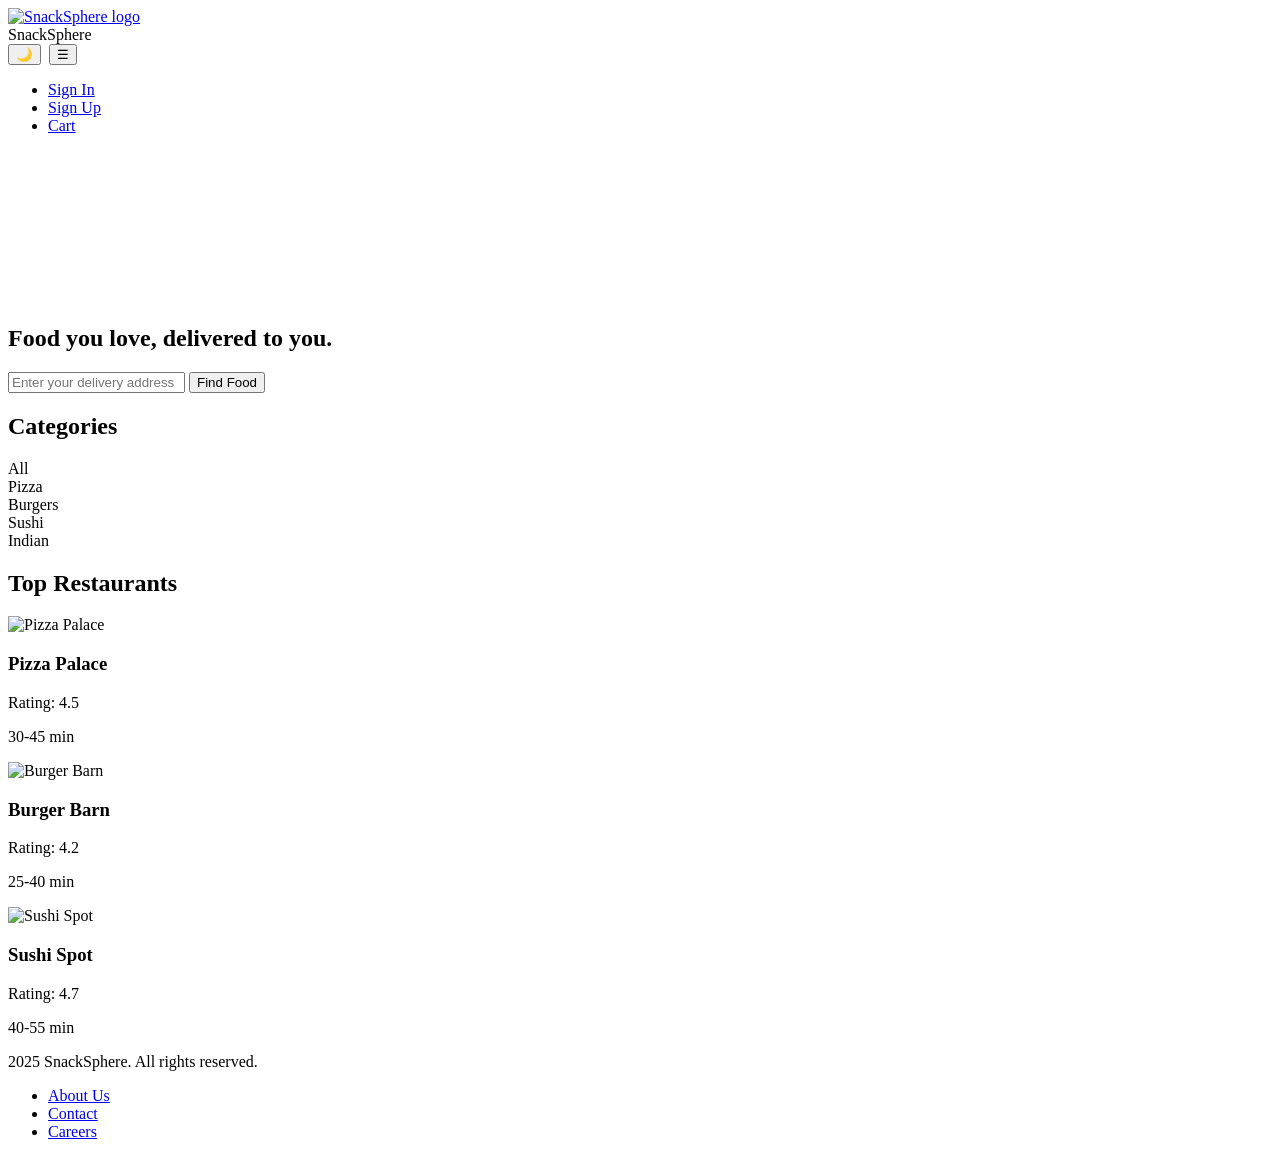
==== html/index.html @ 2eeb622f "added folder for good visibility" ====
<!DOCTYPE html>
<html lang="en">
<head>
    <meta charset="UTF-8">
    <meta name="viewport" content="width=device-width, initial-scale=1.0">
    <title>SnackSphere - Order Food Online</title>
    <link rel="stylesheet" href="css/index.css">
</head>
<body>
    <script src="js/index.js"></script>

    <div class="logo-setup">
     
    </div>

    <header>
        <nav>
            <div class="logo-container">
                <a id="logo-link" href="#">
                    <img id="nav-logo" src="media/logo.jpeg" alt="SnackSphere logo">
                </a>
                <div class="logo">SnackSphere</div>
            </div>

            <div style="display: flex; align-items: center; gap: 0.5rem; margin-left: auto;">
                <button class="dark-mode-toggle" id="darkModeToggle">🌙</button>
                <button class="menu-toggle" id="menuToggle">☰</button>
            </div>

            <ul id="navMenu" class="nav-menu">
                <li><a href="login.html">Sign In</a></li>
                <li><a href="login.html">Sign Up</a></li>
                <li><a href="checkout.html">Cart</a></li>
            </ul>
        </nav>
    </header>

    <main>
        <section class="hero">
            <video class="hero-video" autoplay muted loop>
                <source src="media/13111090_2160_3840_25fps.mp4" type="video/mp4">
            </video>
            <div class="hero-content">
                <h1>Food you love, delivered to you.</h1>
                <div class="search-bar">
                    <input type="text" placeholder="Enter your delivery address">
                    <button>Find Food</button>
                </div>
            </div>
        </section>

        <section class="categories">
            <h2>Categories</h2>
            <div class="category-grid">
                <div class="category-card">All</div>
                <div class="category-card">Pizza</div>
                <div class="category-card">Burgers</div>
                <div class="category-card">Sushi</div>
                <div class="category-card">Indian</div>
            </div>
        </section>

        <section class="top-restaurants">
            <h2>Top Restaurants</h2>
            <div class="restaurant-row" id="restaurantRow">
                <div class="restaurant-card" data-category="pizza">
                    <img src="https://static.vecteezy.com/system/resources/thumbnails/072/422/805/small/hot-pizza-slice-with-melted-cheese-lifted-from-pizza-pie-in-restaurant-photo.jpeg" alt="Pizza Palace">
                    <h3>Pizza Palace</h3>
                    <p>Rating: 4.5</p>
                    <p>30-45 min</p>
                </div>
                
                <div class="restaurant-card" data-category="burgers">
                    <img src="https://img.freepik.com/free-photo/delicious-cheeseburger-with-fresh-toppings_9975-24757.jpg?semt=ais_incoming&w=740&q=80" alt="Burger Barn">
                    <h3>Burger Barn</h3>
                    <p>Rating: 4.2</p>
                    <p>25-40 min</p>
                </div>

                <div class="restaurant-card" data-category="sushi">
                    <img src="https://png.pngtree.com/background/20250105/original/pngtree-japanese-food-and-top-view-concept-different-kinds-of-sushi-on-picture-image_15463351.jpg" alt="Sushi Spot">
                    <h3>Sushi Spot</h3>
                    <p>Rating: 4.7</p>
                    <p>40-55 min</p>
                </div>
            </div>
            <div id="noRestaurantMsg" style="display: none; text-align: center; padding: 2rem; font-size: 1.1rem; color: #666;">
                No indian restaurant available at your location
            </div>
        </section>
    </main>

    <footer>
        <p> 2025 SnackSphere. All rights reserved.</p>
        <ul>
            <li><a href="#">About Us</a></li>
            <li><a href="#">Contact</a></li>
            <li><a href="#">Careers</a></li>
        </ul>
    </footer>

</body>
</html>
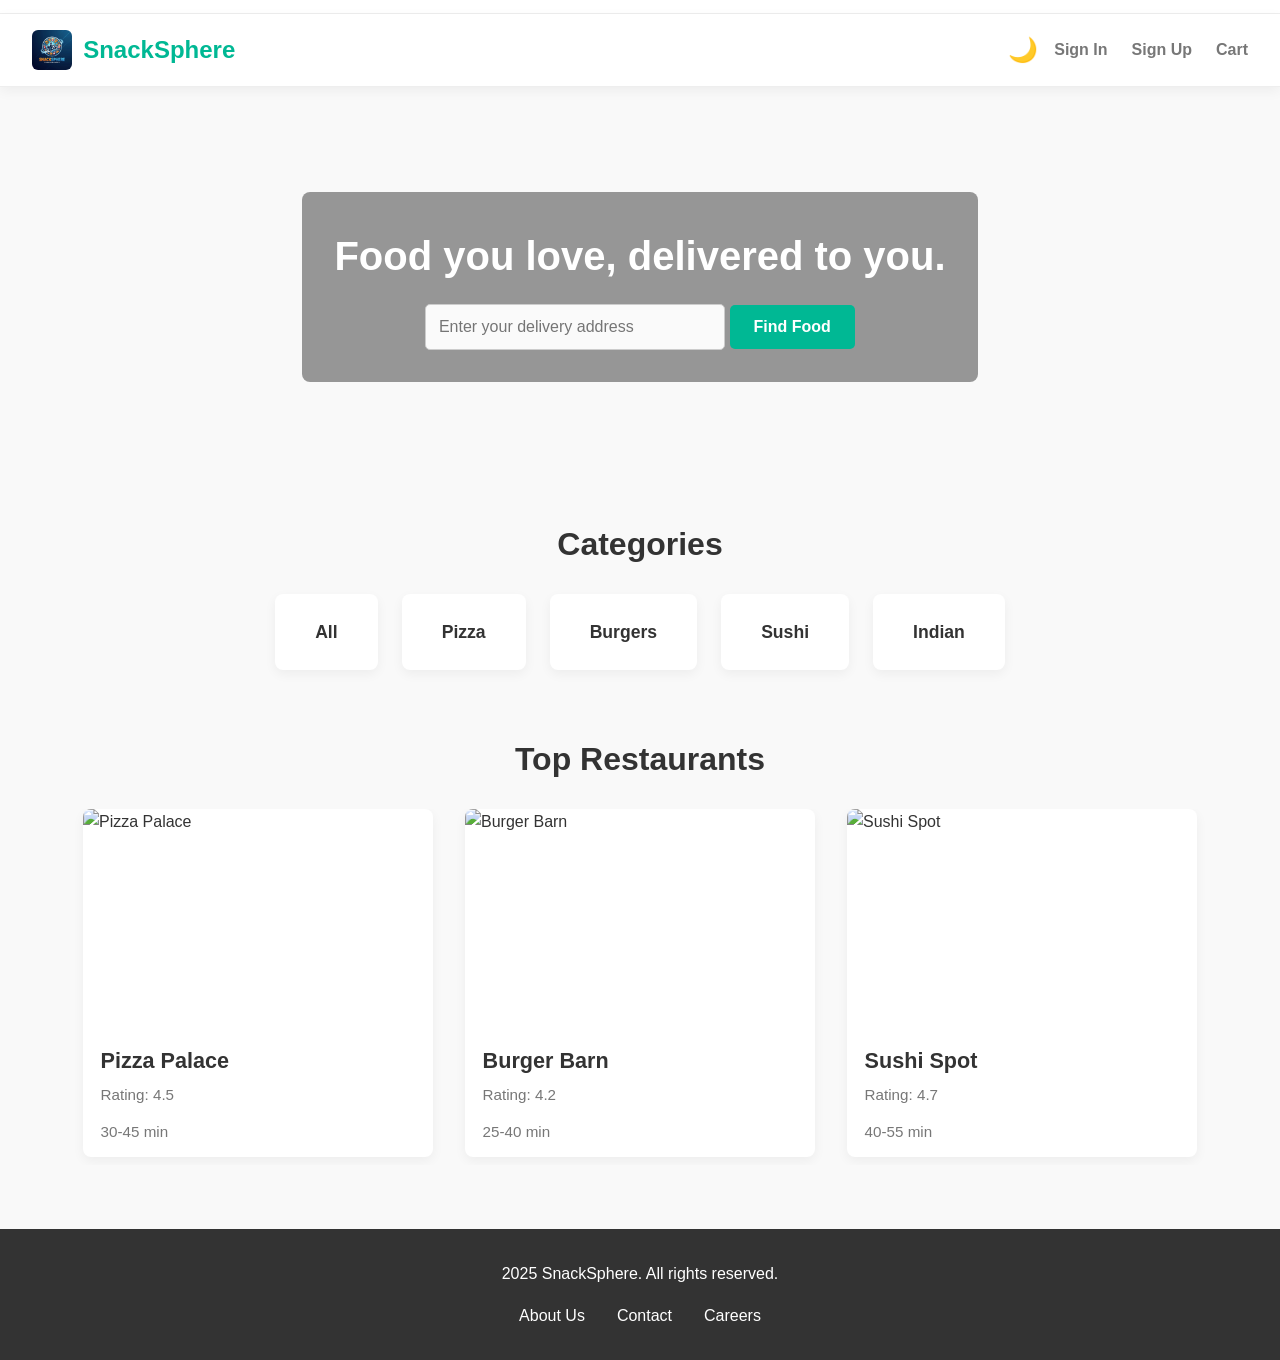
==== commit f976d76d: "modified structure" ====
--- a/html/index.html
+++ b/html/index.html
@@ -4,10 +4,10 @@
     <meta charset="UTF-8">
     <meta name="viewport" content="width=device-width, initial-scale=1.0">
     <title>SnackSphere - Order Food Online</title>
-    <link rel="stylesheet" href="css/index.css">
+    <link rel="stylesheet" href="../css/index.css">
 </head>
 <body>
-    <script src="js/index.js"></script>
+    <script src="../js/index.js"></script>
 
     <div class="logo-setup">
      
@@ -17,7 +17,7 @@
         <nav>
             <div class="logo-container">
                 <a id="logo-link" href="#">
-                    <img id="nav-logo" src="media/logo.jpeg" alt="SnackSphere logo">
+                    <img id="nav-logo" src="../media/logo.jpeg" alt="SnackSphere logo">
                 </a>
                 <div class="logo">SnackSphere</div>
             </div>
@@ -38,7 +38,7 @@
     <main>
         <section class="hero">
             <video class="hero-video" autoplay muted loop>
-                <source src="media/13111090_2160_3840_25fps.mp4" type="video/mp4">
+                <source src="../media/13111090_2160_3840_25fps.mp4" type="video/mp4">
             </video>
             <div class="hero-content">
                 <h1>Food you love, delivered to you.</h1>
--- a/css/index.css
+++ b/css/index.css
@@ -0,0 +1,277 @@
+
+        :root {
+            --primary-color: #00b894;
+            --dark-text: #333;
+            --light-text: #777;
+            --bg-light: #f9f9f9;
+            --card-bg: #ffffff;
+            --shadow: 0 4px 12px rgba(0,0,0,0.05);
+        }
+
+        body.dark-mode {
+            --dark-text: #e0e0e0;
+            --light-text: #b0b0b0;
+            --bg-light: #1a1a1a;
+            --card-bg: #2d2d2d;
+            --shadow: 0 4px 12px rgba(0,0,0,0.3);
+        }
+
+        * { margin: 0; padding: 0; box-sizing: border-box; }
+
+        body {
+            font-family: Arial, sans-serif;
+            line-height: 1.6;
+            background-color: var(--bg-light);
+            color: var(--dark-text);
+            transition: background-color 0.3s, color 0.3s;
+        }
+
+        .logo-setup {
+            background: #fff;
+            border-bottom: 1px solid #eee;
+            padding: 0.4rem 1rem;
+            text-align: center;
+            font-size: 0.95rem;
+            transition: background-color 0.3s, border-color 0.3s;
+        }
+        .logo-setup a { color: var(--primary-color); text-decoration: none; font-weight: bold; margin-left: 0.5rem; }
+
+        body.dark-mode .logo-setup {
+            background: #2d2d2d;
+            border-bottom-color: #444;
+        }
+
+        header {
+            background-color: var(--card-bg);
+            border-bottom: 1px solid #eee;
+            padding: 1rem 2rem;
+            box-shadow: var(--shadow);
+            transition: background-color 0.3s, border-color 0.3s, box-shadow 0.3s;
+        }
+
+        body.dark-mode header {
+            border-bottom-color: #444;
+        }
+
+        nav {
+            display: flex;
+            justify-content: space-between;
+            align-items: center;
+            gap: 1rem;
+        }
+
+        .logo-container {
+            display: flex;
+            align-items: center;
+            gap: 0.7rem;
+        }
+
+        #nav-logo {
+            width: 40px;
+            height: 40px;
+            object-fit: contain;
+            border-radius: 6px;
+            display: block;
+        }
+
+        .logo {
+            font-size: 1.5rem;
+            font-weight: bold;
+            color: var(--primary-color);
+        }
+
+        .menu-toggle {
+            display: none;
+            background: none;
+            border: none;
+            font-size: 1.5rem;
+            cursor: pointer;
+            color: var(--primary-color);
+        }
+
+        .dark-mode-toggle {
+            background: none;
+            border: none;
+            font-size: 1.5rem;
+            cursor: pointer;
+            color: var(--primary-color);
+            transition: transform 0.3s;
+            padding: 0;
+            display: flex;
+            align-items: center;
+            justify-content: center;
+        }
+
+        .dark-mode-toggle:hover {
+            transform: scale(1.2);
+        }
+
+        .nav-menu {
+            list-style-type: none;
+            display: flex;
+            align-items: center;
+            gap: 1.5rem;
+        }
+
+        .nav-menu li a {
+            text-decoration: none;
+            color: var(--light-text);
+            font-weight: bold;
+            transition: color 0.3s ease;
+        }
+        .nav-menu li a:hover { color: var(--primary-color); }
+
+        .hero { 
+            position: relative;
+            padding: 4rem 2rem; 
+            text-align: center;
+            overflow: hidden;
+            min-height: 400px;
+            display: flex;
+            align-items: center;
+            justify-content: center;
+        }
+
+        .hero-video {
+            position: absolute;
+            top: 0;
+            left: 0;
+            width: 100%;
+            height: 100%;
+            object-fit: cover;
+            z-index: 1;
+        }
+
+        .hero-content {
+            position: relative;
+            z-index: 2;
+            background: rgba(0, 0, 0, 0.4);
+            padding: 2rem;
+            border-radius: 8px;
+            transition: background 0.3s;
+        }
+
+        body.dark-mode .hero-content {
+            background: rgba(0, 0, 0, 0.6);
+        }
+
+        .hero h1 { font-size: 2.5rem; margin-bottom: 1rem; color: white; }
+
+        .search-bar input {
+            padding: 0.8rem; font-size: 1rem; width: 300px; border: 1px solid #ccc; border-radius: 5px;
+            background-color: rgba(255, 255, 255, 0.95);
+        }
+        .search-bar button {
+            padding: 0.8rem 1.5rem; font-size: 1rem; background-color: var(--primary-color);
+            color: white; border: none; border-radius: 5px; cursor: pointer; transition: background-color 0.3s;
+            font-weight: bold;
+        }
+        .search-bar button:hover { background-color: #00a884; }
+
+        .categories, .top-restaurants { padding: 2rem; max-width: 1200px; margin: 0 auto; }
+        .categories h2, .top-restaurants h2 { font-size: 2rem; margin-bottom: 1.5rem; text-align: center; }
+
+        .category-grid {
+            display: flex; gap: 1.5rem; justify-content: center; flex-wrap: wrap;
+        }
+        .category-card {
+            background: var(--card-bg); padding: 1.5rem 2.5rem; border-radius: 8px; box-shadow: var(--shadow);
+            font-weight: bold; font-size: 1.1rem; cursor: pointer; transition: transform 0.3s, box-shadow 0.3s;
+            color: var(--dark-text);
+        }
+        .category-card:hover { transform: translateY(-5px); box-shadow: 0 8px 15px rgba(0,0,0,0.1); }
+
+        .restaurant-row {
+            display: flex; gap: 2rem; justify-content: center; flex-wrap: nowrap;
+            overflow-x: auto; -webkit-overflow-scrolling: touch; padding-bottom: 8px; align-items: flex-start;
+        }
+        .restaurant-card {
+            background-color: var(--card-bg); flex: 0 0 350px; border-radius: 8px; box-shadow: var(--shadow);
+            overflow: hidden; transition: transform 0.3s, box-shadow 0.3s;
+        }
+        .restaurant-card:hover { transform: translateY(-5px); box-shadow: 0 8px 15px rgba(0,0,0,0.1); }
+        .restaurant-card img { width: 100%; height: 220px; object-fit: cover; display: block; }
+        .restaurant-card h3 { font-size: 1.35rem; color: var(--dark-text); margin: 0.9rem 1.1rem 0.3rem; }
+        .restaurant-card p { color: var(--light-text); font-size: 0.95rem; margin: 0.3rem 1.1rem 0.8rem; }
+
+        footer { background-color: #333; color: white; text-align: center; padding: 2rem; margin-top: 2rem; transition: background-color 0.3s; }
+        
+        body.dark-mode footer { background-color: #1a1a1a; border-top: 1px solid #444; }
+        
+        footer ul { list-style-type: none; display: flex; justify-content: center; margin-top: 1rem; }
+        footer ul li { margin: 0 1rem; }
+        footer ul li a { text-decoration: none; color: white; transition: color 0.3s ease; }
+        footer ul li a:hover { color: var(--primary-color); }
+
+        @media (max-width: 768px) {
+            header { padding: 0.8rem 1rem; }
+            .menu-toggle { display: block; }
+            .nav-menu { 
+                display: none;
+                position: absolute;
+                top: 60px;
+                left: 0;
+                right: 0;
+                background: var(--card-bg);
+                flex-direction: column;
+                padding: 1rem;
+                gap: 1rem;
+                box-shadow: 0 4px 12px rgba(0,0,0,0.1);
+                z-index: 999;
+            }
+            .nav-menu.active { display: flex; }
+            .nav-menu li { margin-left: 0; }
+            
+            .hero { min-height: 300px; padding: 2rem 1rem; }
+            .hero h1 { font-size: 1.8rem; }
+            .search-bar input { width: 220px; }
+            
+            .categories, .top-restaurants { padding: 1.5rem; }
+            .categories h2, .top-restaurants h2 { font-size: 1.5rem; }
+            
+            .category-grid { gap: 1rem; }
+            .category-card { padding: 1rem 1.5rem; font-size: 0.95rem; }
+            
+            .restaurant-card { flex: 0 0 390px; }
+            .restaurant-card img { height: 230px; }
+            .restaurant-card h3 { font-size: 1.35rem; margin: 1rem 1.1rem 0.4rem; }
+        }
+
+        @media (max-width: 520px) {
+            header { padding: 0.6rem 0.8rem; }
+            
+            .logo { font-size: 1.2rem; }
+            #nav-logo { width: 32px; height: 32px; }
+            
+            .hero { min-height: 250px; padding: 1.5rem 1rem; }
+            .hero h1 { font-size: 1.5rem; }
+            .hero-content { padding: 1.5rem; }
+            
+            .search-bar { display: flex; flex-direction: column; gap: 0.8rem; }
+            .search-bar input { width: 100%; }
+            .search-bar button { width: 100%; }
+            
+            .categories, .top-restaurants { padding: 1rem; }
+            .categories h2, .top-restaurants h2 { font-size: 1.25rem; margin-bottom: 1rem; }
+            
+            .category-grid { gap: 0.8rem; }
+            .category-card { padding: 0.8rem 1.2rem; font-size: 0.9rem; }
+            
+            .restaurant-row { gap: 1rem; padding-bottom: 6px; }
+            .restaurant-card { flex: 0 0 240px; }
+            .restaurant-card img { height: 140px; }
+            .restaurant-card h3 { font-size: 0.95rem; margin: 0.5rem 0.6rem 0.2rem; }
+            .restaurant-card p { font-size: 0.8rem; margin: 0 0.6rem 0.5rem; }
+            
+            footer { padding: 1.5rem 1rem; }
+            footer ul { flex-wrap: wrap; gap: 0.8rem; }
+            footer ul li { margin: 0; }
+        }
+
+#noRestaurantMsg {
+    display: none;
+    text-align: center;
+    padding: 3rem 2rem;
+    font-size: 1.3rem;
+    color: var(--dark-text);
+}
